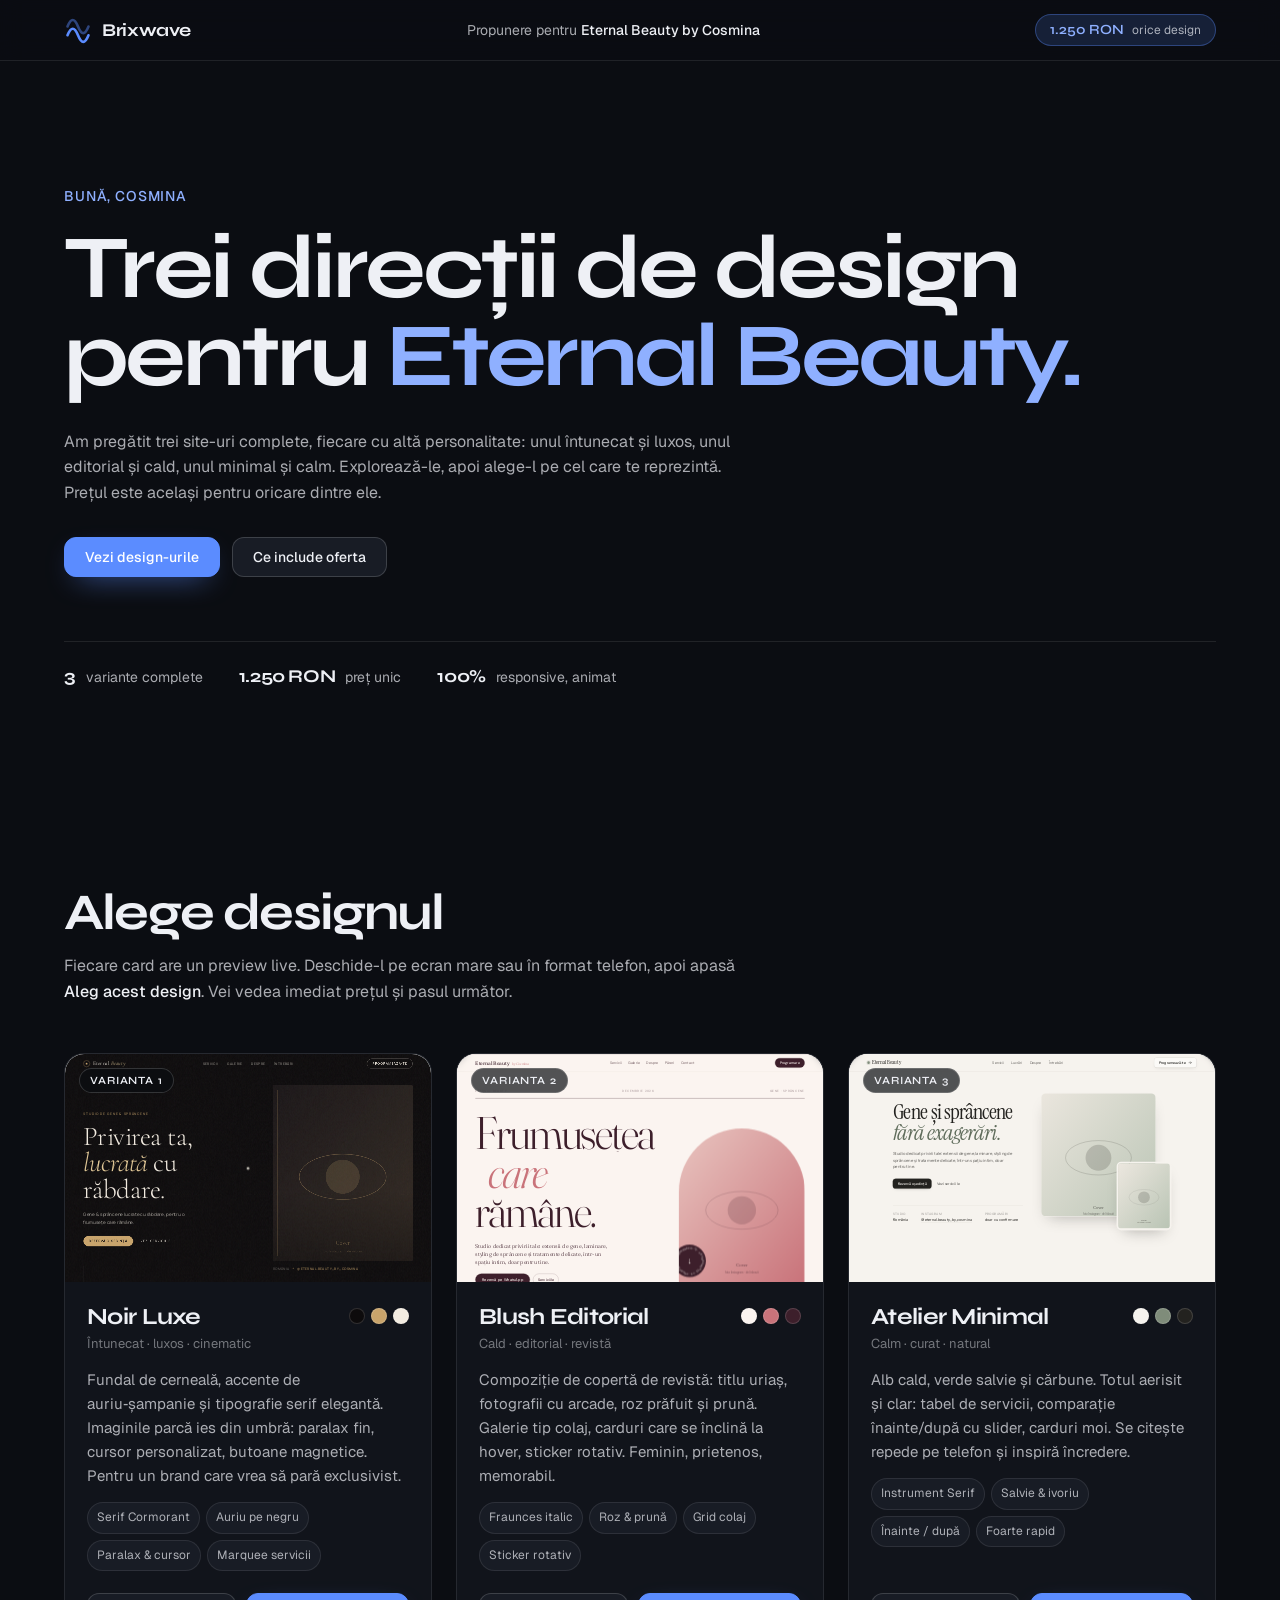
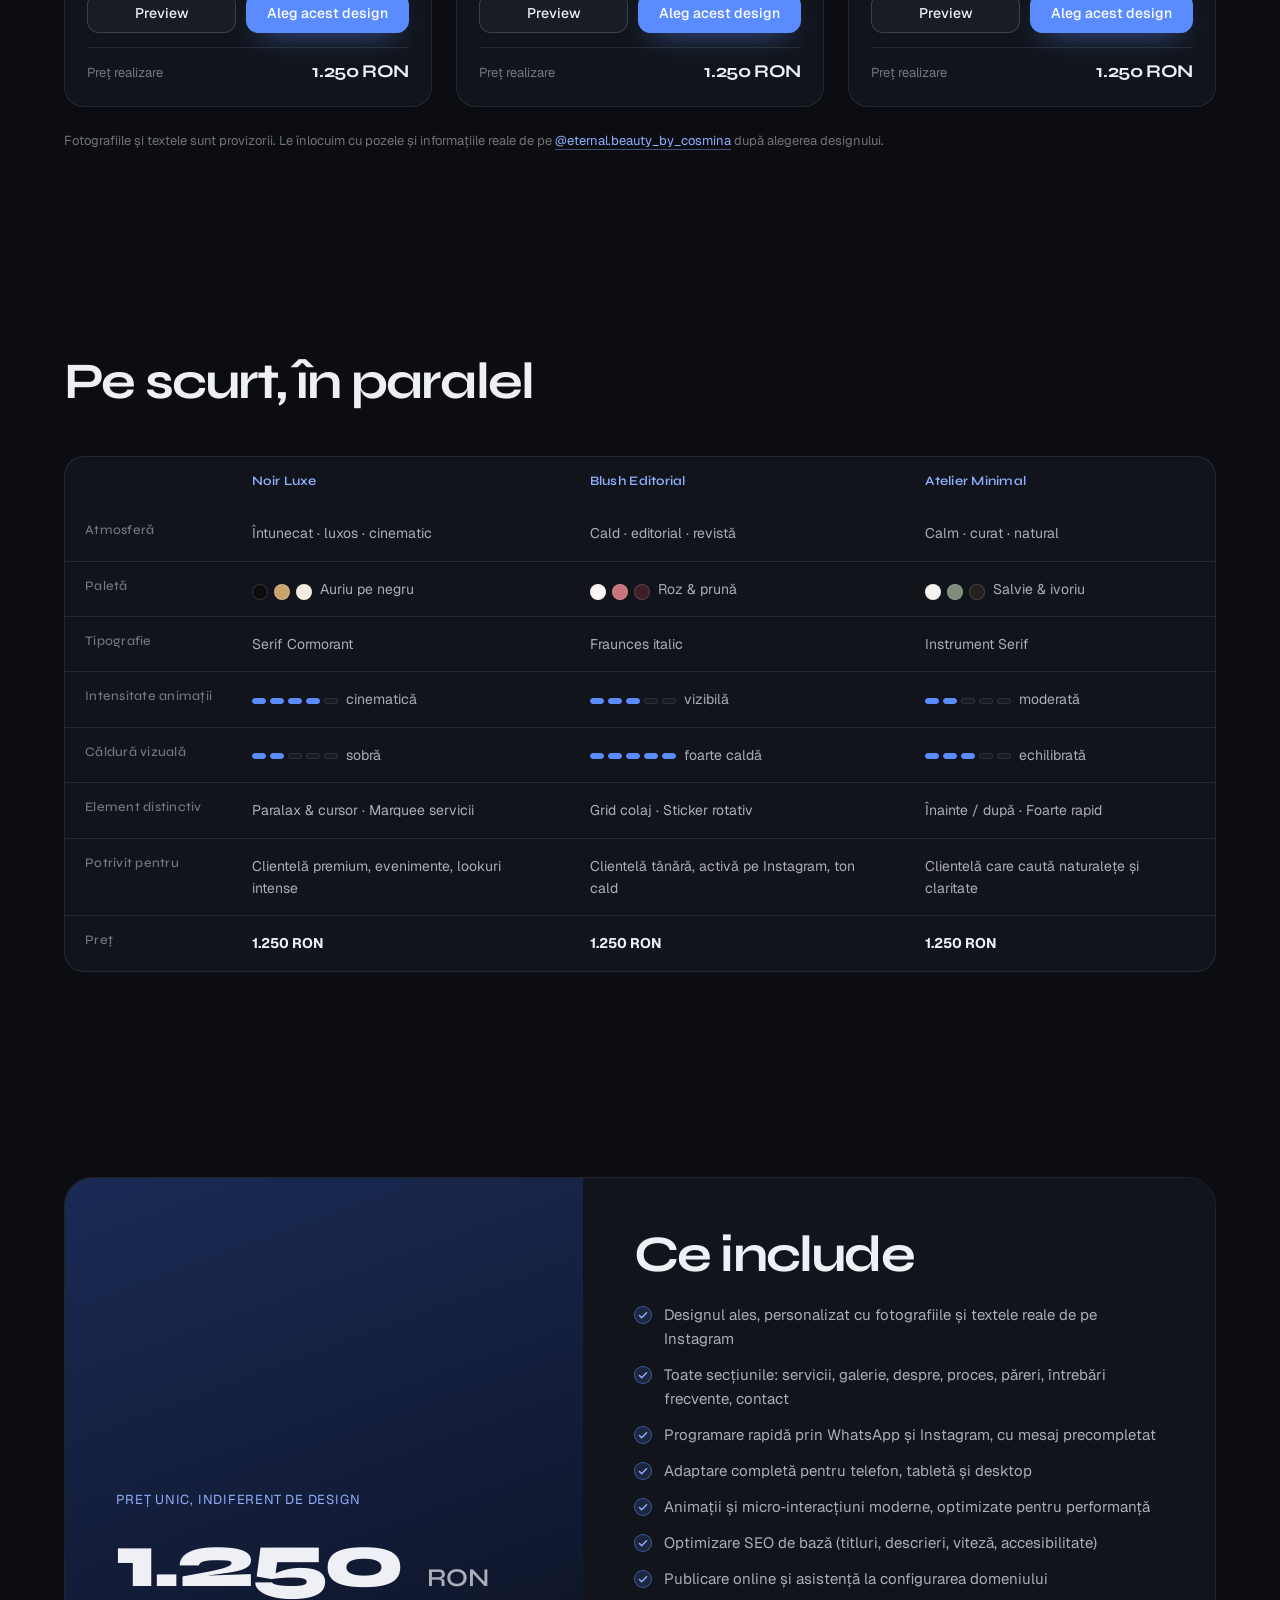
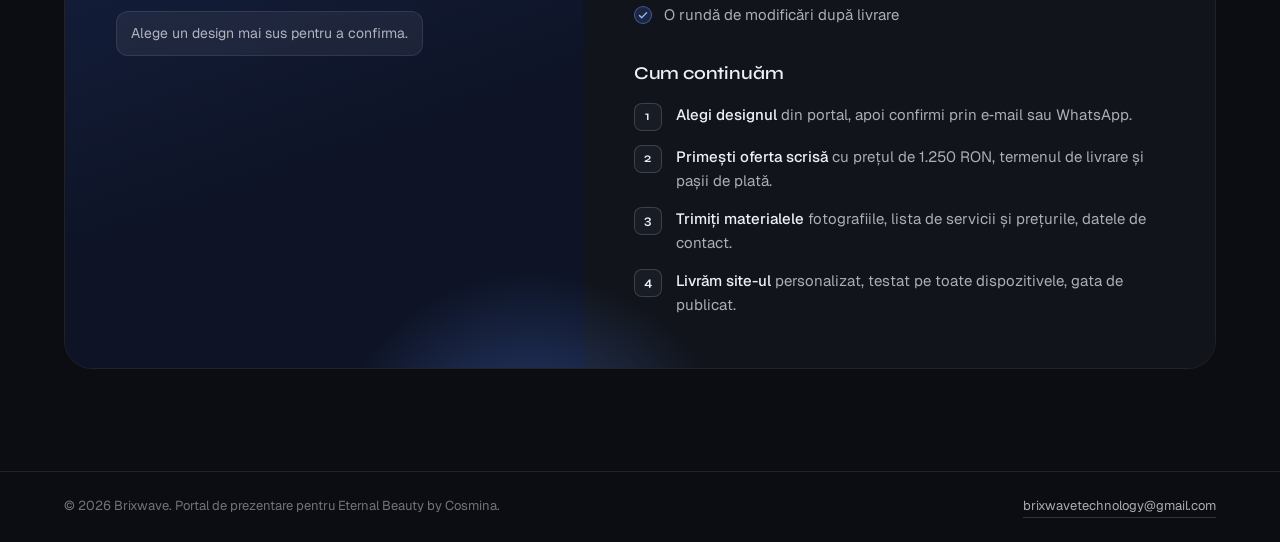
==== index.html @ b746fc4f "Portal Brixwave cu 3 design-uri pentru Eternal Beauty și skill-uri de design - index.html: portal Br" ====
<!DOCTYPE html>
<html lang="ro">
<head>
<meta charset="utf-8">
<meta name="viewport" content="width=device-width, initial-scale=1">
<title>Brixwave × Eternal Beauty — alege designul</title>
<meta name="description" content="Portal Brixwave: trei propuneri de design pentru site-ul Eternal Beauty by Cosmina. Alege varianta preferată și primești oferta.">
<meta name="theme-color" content="#0b0d12">
<meta name="robots" content="noindex">
<link rel="preconnect" href="https://fonts.googleapis.com">
<link rel="preconnect" href="https://fonts.gstatic.com" crossorigin>
<link href="https://fonts.googleapis.com/css2?family=Syne:wght@500;600;700;800&family=Geist:wght@300;400;500;600&display=swap" rel="stylesheet">
<link rel="stylesheet" href="assets/brixwave.css">
</head>
<body>
<a class="skip" href="#designs">Sari la design-uri</a>

<header class="hdr">
  <a class="logo" href="#" aria-label="Brixwave">
    <svg class="logo__mark" viewBox="0 0 32 32" aria-hidden="true"><path d="M4 22c4-10 8-10 12 0s8 10 12 0" fill="none" stroke="currentColor" stroke-width="3" stroke-linecap="round"/><path d="M4 12c4-10 8-10 12 0s8 10 12 0" fill="none" stroke="currentColor" stroke-width="3" stroke-linecap="round" opacity=".45"/></svg>
    <span>Brixwave</span>
  </a>
  <span class="hdr__for">Propunere pentru <b>Eternal Beauty by Cosmina</b></span>
  <a class="hdr__price" href="#oferta">1.250 RON <small>orice design</small></a>
</header>

<main>
  <section class="hero">
    <div class="hero__bg" aria-hidden="true"></div>
    <p class="hero__hello reveal">Bună, Cosmina</p>
    <h1 class="hero__title">
      <span class="lm"><span>Trei direcții de design</span></span>
      <span class="lm"><span>pentru <em>Eternal Beauty.</em></span></span>
    </h1>
    <p class="hero__lead reveal">Am pregătit trei site-uri complete, fiecare cu altă personalitate: unul întunecat și luxos, unul editorial și cald, unul minimal și calm. Explorează-le, apoi alege-l pe cel care te reprezintă. Prețul este același pentru oricare dintre ele.</p>
    <div class="hero__cta reveal">
      <a class="btn btn--primary" href="#designs">Vezi design-urile</a>
      <a class="btn" href="#oferta">Ce include oferta</a>
    </div>
    <ul class="hero__facts reveal">
      <li><b>3</b> variante complete</li>
      <li><b>1.250 RON</b> preț unic</li>
      <li><b>100%</b> responsive, animat</li>
    </ul>
  </section>

  <section class="designs" id="designs">
    <div class="sec-head">
      <h2>Alege designul</h2>
      <p>Fiecare card are un preview live. Deschide-l pe ecran mare sau în format telefon, apoi apasă <b>Aleg acest design</b>. Vei vedea imediat prețul și pasul următor.</p>
    </div>
    <div class="cards" id="cards"></div>
    <p class="designs__note">Fotografiile și textele sunt provizorii. Le înlocuim cu pozele și informațiile reale de pe <a href="https://www.instagram.com/eternal.beauty_by_cosmina/" target="_blank" rel="noopener">@eternal.beauty_by_cosmina</a> după alegerea designului.</p>
  </section>

  <section class="compare" id="comparatie">
    <div class="sec-head">
      <h2>Pe scurt, în paralel</h2>
    </div>
    <div class="table-wrap">
      <table class="tbl" id="compare-table"></table>
    </div>
  </section>

  <section class="offer" id="oferta">
    <div class="offer__card">
      <div class="offer__price">
        <span class="offer__label">Preț unic, indiferent de design</span>
        <span class="offer__amount">1.250 <small>RON</small></span>
        <span class="offer__hint" id="offer-hint">Alege un design mai sus pentru a confirma.</span>
      </div>
      <div class="offer__body">
        <h2>Ce include</h2>
        <ul class="offer__list" id="includes"></ul>
        <h3>Cum continuăm</h3>
        <ol class="offer__steps" id="steps"></ol>
      </div>
    </div>
  </section>
</main>

<footer class="ftr">
  <span>© <span id="year"></span> Brixwave. Portal de prezentare pentru Eternal Beauty by Cosmina.</span>
  <a id="footer-mail" href="#"></a>
</footer>

<!-- Preview overlay -->
<div class="viewer" id="viewer" hidden role="dialog" aria-modal="true" aria-labelledby="viewer-title">
  <div class="viewer__bar">
    <div class="viewer__title" id="viewer-title"></div>
    <div class="viewer__devices" role="group" aria-label="Dispozitiv">
      <button class="seg is-on" data-device="desktop">Desktop</button>
      <button class="seg" data-device="mobile">Telefon</button>
    </div>
    <div class="viewer__actions">
      <a class="btn btn--sm" id="viewer-open" href="#" target="_blank" rel="noopener">Deschide în tab nou</a>
      <button class="btn btn--sm btn--primary" id="viewer-choose">Aleg acest design</button>
      <button class="iconbtn" id="viewer-close" aria-label="Închide previzualizarea">×</button>
    </div>
  </div>
  <div class="viewer__stage" id="viewer-stage"><iframe id="viewer-frame" title="Previzualizare design"></iframe></div>
</div>

<!-- Choice modal -->
<div class="modal" id="modal" hidden role="dialog" aria-modal="true" aria-labelledby="modal-title">
  <div class="modal__card">
    <button class="iconbtn modal__close" id="modal-close" aria-label="Închide">×</button>
    <p class="modal__kicker-free">Ai ales</p>
    <h2 id="modal-title" class="modal__title"></h2>
    <p class="modal__desc" id="modal-desc"></p>
    <div class="modal__price">
      <span>Preț</span>
      <b>1.250 RON</b>
      <span>același pentru oricare dintre cele trei design-uri</span>
    </div>
    <ul class="modal__list" id="modal-includes"></ul>
    <div class="modal__actions">
      <a class="btn btn--primary" id="modal-mail" href="#">Confirmă alegerea pe e‑mail</a>
      <a class="btn" id="modal-wa" href="#" target="_blank" rel="noopener">Confirmă pe WhatsApp</a>
    </div>
    <p class="modal__foot">Mesajul se completează automat cu designul ales. Poți schimba oricând alegerea, înainte de confirmare.</p>
  </div>
</div>

<script src="assets/brixwave.js"></script>
</body>
</html>
---- assets/brixwave.css ----
/* ============ BRIXWAVE PORTAL ============ */
:root{
  --bg:#0b0d12; --bg-2:#11141b; --bg-3:#181c25; --line:rgba(255,255,255,.09); --line-2:rgba(255,255,255,.16);
  --fg:#eef0f5; --fg-70:rgba(238,240,245,.7); --fg-45:rgba(238,240,245,.45);
  --brand:#5b8cff; --brand-2:#8fb0ff; --brand-dim:rgba(91,140,255,.16); --ok:#6ee7b7;
  --display:"Syne", system-ui, sans-serif; --sans:"Geist", system-ui, -apple-system, sans-serif;
  --ease-out:cubic-bezier(.23,1,.32,1); --spring:cubic-bezier(.3,1.4,.5,1);
  --pad:clamp(20px,5vw,80px); --max:1280px; --r:20px;
}
*,*::before,*::after{box-sizing:border-box}
html{scroll-behavior:smooth}
@media (prefers-reduced-motion:reduce){html{scroll-behavior:auto}}
body{margin:0;background:var(--bg);color:var(--fg);font:400 16px/1.6 var(--sans);-webkit-font-smoothing:antialiased;overflow-x:hidden}
a{color:inherit;text-decoration:none}
ul,ol{margin:0;padding:0;list-style:none}
h1,h2,h3,p{margin:0}
em{font-style:normal;color:var(--brand-2)}
::selection{background:var(--brand);color:#fff}
:focus-visible{outline:2px solid var(--brand);outline-offset:3px;border-radius:8px}
.skip{position:absolute;left:-999px;top:8px;padding:8px 12px;background:var(--brand);color:#fff;border-radius:8px;z-index:100}
.skip:focus{left:8px}

.btn{display:inline-flex;align-items:center;justify-content:center;gap:8px;padding:12px 20px;border-radius:12px;border:1px solid var(--line-2);background:var(--bg-3);color:var(--fg);font:500 14px/1 var(--sans);cursor:pointer;transition:transform .5s var(--spring),background-color .3s,border-color .3s,box-shadow .4s;white-space:nowrap}
.btn:hover{transform:translateY(-2px);border-color:rgba(255,255,255,.3)}
.btn:active{transform:scale(.97);transition-duration:.08s}
.btn--primary{background:var(--brand);border-color:var(--brand);color:#fff;box-shadow:0 10px 30px -14px var(--brand)}
.btn--primary:hover{background:#6d98ff;box-shadow:0 16px 36px -14px var(--brand)}
.btn--sm{padding:9px 14px;font-size:13px;border-radius:10px}
.iconbtn{width:38px;height:38px;border-radius:10px;border:1px solid var(--line-2);background:var(--bg-3);color:var(--fg);font-size:22px;line-height:1;cursor:pointer;transition:background-color .3s,transform .4s var(--spring)}
.iconbtn:hover{background:#222735;transform:rotate(90deg)}

/* header */
.hdr{position:sticky;top:0;z-index:40;display:flex;align-items:center;justify-content:space-between;gap:20px;padding:14px var(--pad);background:rgba(11,13,18,.78);backdrop-filter:blur(12px);-webkit-backdrop-filter:blur(12px);border-bottom:1px solid var(--line)}
.logo{display:flex;align-items:center;gap:10px;font:700 18px/1 var(--display);letter-spacing:-.02em}
.logo__mark{width:28px;height:28px;color:var(--brand)}
.hdr__for{font-size:14px;color:var(--fg-70)}
.hdr__for b{color:var(--fg);font-weight:500}
.hdr__price{display:inline-flex;align-items:baseline;gap:8px;padding:8px 14px;border-radius:999px;background:var(--brand-dim);border:1px solid rgba(91,140,255,.35);color:var(--brand-2);font:600 14px/1 var(--display);transition:background-color .3s}
.hdr__price small{font:400 12px/1 var(--sans);color:var(--fg-70)}
.hdr__price:hover{background:rgba(91,140,255,.26)}
@media (max-width:760px){.hdr__for{display:none}}

/* hero */
.hero{position:relative;max-width:var(--max);margin:0 auto;padding:clamp(64px,10vw,140px) var(--pad) clamp(56px,8vw,96px);overflow:hidden}
.hero__bg{position:absolute;inset:auto -20% -40% -20%;height:70%;background:radial-gradient(50% 60% at 50% 100%,rgba(91,140,255,.22),transparent 70%);pointer-events:none;z-index:-1}
.hero__hello{font:500 14px/1 var(--sans);letter-spacing:.06em;text-transform:uppercase;color:var(--brand-2);margin-bottom:22px}
.hero__title{font:700 clamp(40px,7vw,96px)/.98 var(--display);letter-spacing:-.04em;text-wrap:balance}
.lm{display:block;overflow:hidden;padding-bottom:.1em;margin-bottom:-.1em}
.lm>span{display:block;transform:translateY(110%);transition:transform 1.1s var(--ease-out)}
.hero.is-in .lm>span{transform:none}.hero.is-in .lm:nth-child(2)>span{transition-delay:.1s}
.hero__lead{margin-top:28px;max-width:62ch;font-size:clamp(16px,1.2vw,19px);color:var(--fg-70);transition-delay:.3s}
.hero__cta{display:flex;flex-wrap:wrap;gap:12px;margin-top:32px;transition-delay:.4s}
.hero__facts{display:flex;flex-wrap:wrap;gap:12px 36px;margin-top:clamp(40px,5vw,64px);padding-top:24px;border-top:1px solid var(--line);color:var(--fg-70);font-size:14px;transition-delay:.5s}
.hero__facts b{font:700 18px/1 var(--display);color:var(--fg);margin-right:6px;letter-spacing:-.02em}

/* sections */
section{padding:clamp(56px,8vw,110px) var(--pad)}
.sec-head{max-width:var(--max);margin:0 auto clamp(28px,4vw,48px)}
.sec-head h2,.offer h2{font:700 clamp(30px,4vw,52px)/1.02 var(--display);letter-spacing:-.035em;text-wrap:balance}
.sec-head p{margin-top:14px;color:var(--fg-70);max-width:64ch}
.sec-head p b{color:var(--fg);font-weight:500}

/* cards */
.cards{display:grid;grid-template-columns:repeat(3,1fr);gap:clamp(14px,2vw,24px);max-width:var(--max);margin:0 auto}
.card{position:relative;display:flex;flex-direction:column;border-radius:var(--r);background:var(--bg-2);border:1px solid var(--line);overflow:hidden;transition:transform .7s var(--ease-out),border-color .4s,box-shadow .7s}
.card:hover{transform:translateY(-6px);border-color:var(--line-2);box-shadow:0 40px 80px -40px rgba(0,0,0,.8)}
.card.is-chosen{border-color:var(--brand);box-shadow:0 0 0 1px var(--brand),0 40px 80px -40px rgba(91,140,255,.5)}
.card__preview{position:relative;aspect-ratio:16/10;overflow:hidden;background:var(--bg-3);cursor:zoom-in}
.card__preview iframe{position:absolute;left:0;top:0;width:1440px;height:900px;border:0;transform-origin:0 0;pointer-events:none;background:#fff}
.card__preview::after{content:"Deschide preview";position:absolute;left:50%;top:50%;transform:translate(-50%,-50%) translateY(8px);padding:10px 16px;border-radius:999px;background:rgba(11,13,18,.85);border:1px solid var(--line-2);font:500 13px/1 var(--sans);opacity:0;transition:opacity .3s,transform .5s var(--ease-out);backdrop-filter:blur(8px)}
.card__preview:hover::after{opacity:1;transform:translate(-50%,-50%)}
.card__badge{position:absolute;left:14px;top:14px;z-index:2;padding:6px 10px;border-radius:999px;background:rgba(11,13,18,.7);border:1px solid var(--line-2);font:600 11px/1 var(--display);letter-spacing:.08em;text-transform:uppercase;backdrop-filter:blur(8px)}
.card.is-chosen .card__badge{background:var(--brand);border-color:var(--brand);color:#fff}
.card__body{padding:22px;display:flex;flex-direction:column;gap:14px;flex:1}
.card__head{display:flex;justify-content:space-between;align-items:flex-start;gap:12px}
.card__name{font:700 clamp(22px,1.8vw,26px)/1.1 var(--display);letter-spacing:-.03em}
.card__vibe{font-size:13px;color:var(--fg-45);margin-top:4px}
.card__swatches{display:flex;gap:6px;flex:none;padding-top:4px}
.card__swatches i{width:16px;height:16px;border-radius:50%;border:1px solid rgba(255,255,255,.15)}
.card__desc{color:var(--fg-70);font-size:15px}
.card__tags{display:flex;flex-wrap:wrap;gap:6px}
.card__tags li{font-size:12px;padding:5px 9px;border-radius:999px;background:var(--bg-3);border:1px solid var(--line);color:var(--fg-70)}
.card__actions{display:grid;grid-template-columns:1fr 1fr;gap:10px;margin-top:auto;padding-top:8px}
.card__price{display:flex;justify-content:space-between;align-items:baseline;padding-top:14px;border-top:1px solid var(--line);font-size:13px;color:var(--fg-45)}
.card__price b{font:700 18px/1 var(--display);color:var(--fg);letter-spacing:-.02em}
.card.reveal{transform:translateY(28px)}
@media (max-width:1000px){.cards{grid-template-columns:1fr;max-width:640px}}
.designs__note{max-width:var(--max);margin:24px auto 0;font-size:13px;color:var(--fg-45)}
.designs__note a{color:var(--brand-2);border-bottom:1px solid rgba(143,176,255,.4)}

/* compare table */
.table-wrap{max-width:var(--max);margin:0 auto;overflow-x:auto;border:1px solid var(--line);border-radius:var(--r);background:var(--bg-2)}
.tbl{width:100%;border-collapse:collapse;min-width:680px}
.tbl th,.tbl td{padding:16px 20px;text-align:left;vertical-align:top;border-bottom:1px solid var(--line);font-size:14px}
.tbl th{font:600 13px/1.3 var(--display);letter-spacing:.02em;color:var(--fg)}
.tbl thead th{color:var(--brand-2);border-bottom:1px solid var(--line-2)}
.tbl tbody th{color:var(--fg-45);font-weight:500;white-space:nowrap}
.tbl tr:last-child td,.tbl tr:last-child th{border-bottom:0}
.tbl td{color:var(--fg-70)}
.tbl .meter{display:inline-flex;gap:4px;vertical-align:middle;margin-right:8px}
.tbl .meter i{width:14px;height:6px;border-radius:3px;background:var(--bg-3);border:1px solid var(--line)}
.tbl .meter i.on{background:var(--brand);border-color:var(--brand)}

/* offer */
.offer__card{display:grid;grid-template-columns:.9fr 1.1fr;max-width:var(--max);margin:0 auto;border-radius:28px;overflow:hidden;border:1px solid var(--line)}
.offer__price{padding:clamp(28px,4vw,56px);background:linear-gradient(160deg,#1a2a55,#0e1426 70%);display:flex;flex-direction:column;justify-content:center;gap:12px;position:relative}
.offer__price::after{content:"";position:absolute;right:-30%;bottom:-40%;width:80%;aspect-ratio:1;border-radius:50%;background:radial-gradient(circle,rgba(91,140,255,.4),transparent 70%);pointer-events:none}
.offer__label{font-size:13px;letter-spacing:.06em;text-transform:uppercase;color:var(--brand-2)}
.offer__amount{font:800 clamp(52px,6vw,88px)/1 var(--display);letter-spacing:-.05em;white-space:nowrap}
.offer__amount small{font:600 clamp(20px,2vw,28px)/1 var(--display);color:var(--fg-70);margin-left:6px;letter-spacing:0}
.offer__hint{font-size:14px;color:var(--fg-70);padding:10px 14px;border-radius:12px;background:rgba(255,255,255,.06);border:1px solid var(--line);align-self:flex-start;position:relative;z-index:1}
.offer__hint.is-chosen{color:var(--ok);border-color:rgba(110,231,183,.35);background:rgba(110,231,183,.08)}
.offer__body{padding:clamp(28px,4vw,56px);background:var(--bg-2)}
.offer__body h3{margin-top:36px;font:600 18px/1.2 var(--display);letter-spacing:-.01em}
.offer__list{display:grid;gap:12px;margin-top:22px}
.offer__list li{display:flex;gap:12px;color:var(--fg-70);font-size:15px}
.offer__list li::before{content:"";flex:none;width:18px;height:18px;margin-top:3px;border-radius:50%;background:var(--brand-dim);border:1px solid rgba(91,140,255,.5);background-image:url("data:image/svg+xml,%3Csvg xmlns='http://www.w3.org/2000/svg' viewBox='0 0 18 18'%3E%3Cpath d='M5 9.5l2.5 2.5L13 6.5' fill='none' stroke='%238fb0ff' stroke-width='1.6' stroke-linecap='round' stroke-linejoin='round'/%3E%3C/svg%3E")}
.offer__steps{display:grid;gap:14px;margin-top:18px;counter-reset:st}
.offer__steps li{display:grid;grid-template-columns:auto 1fr;gap:14px;align-items:start;color:var(--fg-70);font-size:15px}
.offer__steps li::before{counter-increment:st;content:counter(st);width:28px;height:28px;border-radius:8px;background:var(--bg-3);border:1px solid var(--line-2);display:grid;place-items:center;font:600 13px/1 var(--display);color:var(--fg)}
.offer__steps b{color:var(--fg);font-weight:500}
@media (max-width:900px){.offer__card{grid-template-columns:1fr}}

.ftr{display:flex;justify-content:space-between;flex-wrap:wrap;gap:10px;padding:24px var(--pad);border-top:1px solid var(--line);font-size:13px;color:var(--fg-45)}
.ftr a{color:var(--fg-70);border-bottom:1px solid var(--line-2)}

/* viewer */
.viewer{position:fixed;inset:0;z-index:80;background:var(--bg);display:flex;flex-direction:column;animation:fade .3s ease}
.viewer[hidden]{display:none}
@keyframes fade{from{opacity:0}}
.viewer__bar{display:flex;align-items:center;justify-content:space-between;gap:16px;padding:12px var(--pad);border-bottom:1px solid var(--line);background:var(--bg-2)}
.viewer__title{font:700 16px/1.2 var(--display);letter-spacing:-.02em}
.viewer__title small{display:block;font:400 12px/1.2 var(--sans);color:var(--fg-45);margin-top:3px}
.viewer__devices{display:flex;padding:4px;border-radius:12px;background:var(--bg-3);border:1px solid var(--line)}
.seg{padding:7px 14px;border-radius:9px;border:0;background:none;color:var(--fg-70);font:500 13px/1 var(--sans);cursor:pointer;transition:background-color .3s,color .3s}
.seg.is-on{background:var(--brand);color:#fff}
.viewer__actions{display:flex;gap:8px;align-items:center}
.viewer__stage{flex:1;display:grid;place-items:center;padding:16px;background:radial-gradient(60% 50% at 50% 0%,rgba(91,140,255,.12),transparent 70%)}
.viewer__stage iframe{width:100%;height:100%;border:0;border-radius:16px;background:#fff;box-shadow:0 40px 100px -40px rgba(0,0,0,.9);transition:width .6s var(--ease-out),height .6s var(--ease-out),border-radius .6s}
.viewer__stage.is-mobile iframe{width:390px;height:min(844px,100%);border-radius:36px;border:8px solid #1c2130}
@media (max-width:820px){.viewer__devices,.viewer__title small,#viewer-open{display:none}.viewer__stage{padding:0}.viewer__stage iframe{border-radius:0}}

/* modal */
.modal{position:fixed;inset:0;z-index:90;display:grid;place-items:center;padding:20px;background:rgba(5,6,9,.7);backdrop-filter:blur(10px);-webkit-backdrop-filter:blur(10px);animation:fade .3s ease}
.modal[hidden]{display:none}
.modal__card{position:relative;width:min(560px,100%);max-height:92vh;overflow:auto;padding:clamp(24px,4vw,40px);border-radius:24px;background:var(--bg-2);border:1px solid var(--line-2);box-shadow:0 60px 120px -50px rgba(0,0,0,.9);animation:pop .6s var(--ease-out)}
@keyframes pop{from{opacity:0;transform:translateY(16px) scale(.98)}}
.modal__close{position:absolute;right:16px;top:16px}
.modal__kicker-free{font-size:13px;letter-spacing:.06em;text-transform:uppercase;color:var(--brand-2)}
.modal__title{margin-top:8px;font:700 clamp(28px,4vw,40px)/1.05 var(--display);letter-spacing:-.035em}
.modal__desc{margin-top:12px;color:var(--fg-70);font-size:15px}
.modal__price{display:grid;gap:4px;margin-top:24px;padding:18px 20px;border-radius:16px;background:linear-gradient(160deg,#1a2a55,#0e1426);border:1px solid rgba(91,140,255,.35)}
.modal__price span{font-size:13px;color:var(--fg-70)}
.modal__price b{font:800 clamp(34px,5vw,48px)/1 var(--display);letter-spacing:-.04em}
.modal__list{display:grid;gap:8px;margin-top:20px;font-size:14px;color:var(--fg-70)}
.modal__list li{display:flex;gap:10px}
.modal__list li::before{content:"";flex:none;width:6px;height:6px;border-radius:50%;background:var(--brand);margin-top:9px}
.modal__actions{display:grid;grid-template-columns:1fr 1fr;gap:10px;margin-top:24px}
.modal__actions .btn{padding:14px 16px;white-space:normal;text-align:center}
.modal__actions .btn[hidden]{display:none}
.modal__actions:has(.btn[hidden]){grid-template-columns:1fr}
.modal__foot{margin-top:14px;font-size:12px;color:var(--fg-45)}
@media (max-width:520px){.modal__actions{grid-template-columns:1fr}}

/* reveals */
.reveal{opacity:0;transform:translateY(18px);transition:opacity .8s ease,transform .9s var(--ease-out)}
.reveal.is-in{opacity:1;transform:none}
@media (prefers-reduced-motion:reduce){.reveal,.card.reveal{opacity:1;transform:none;transition:none}.lm>span{transform:none;transition:none}.viewer,.modal,.modal__card{animation:none}}
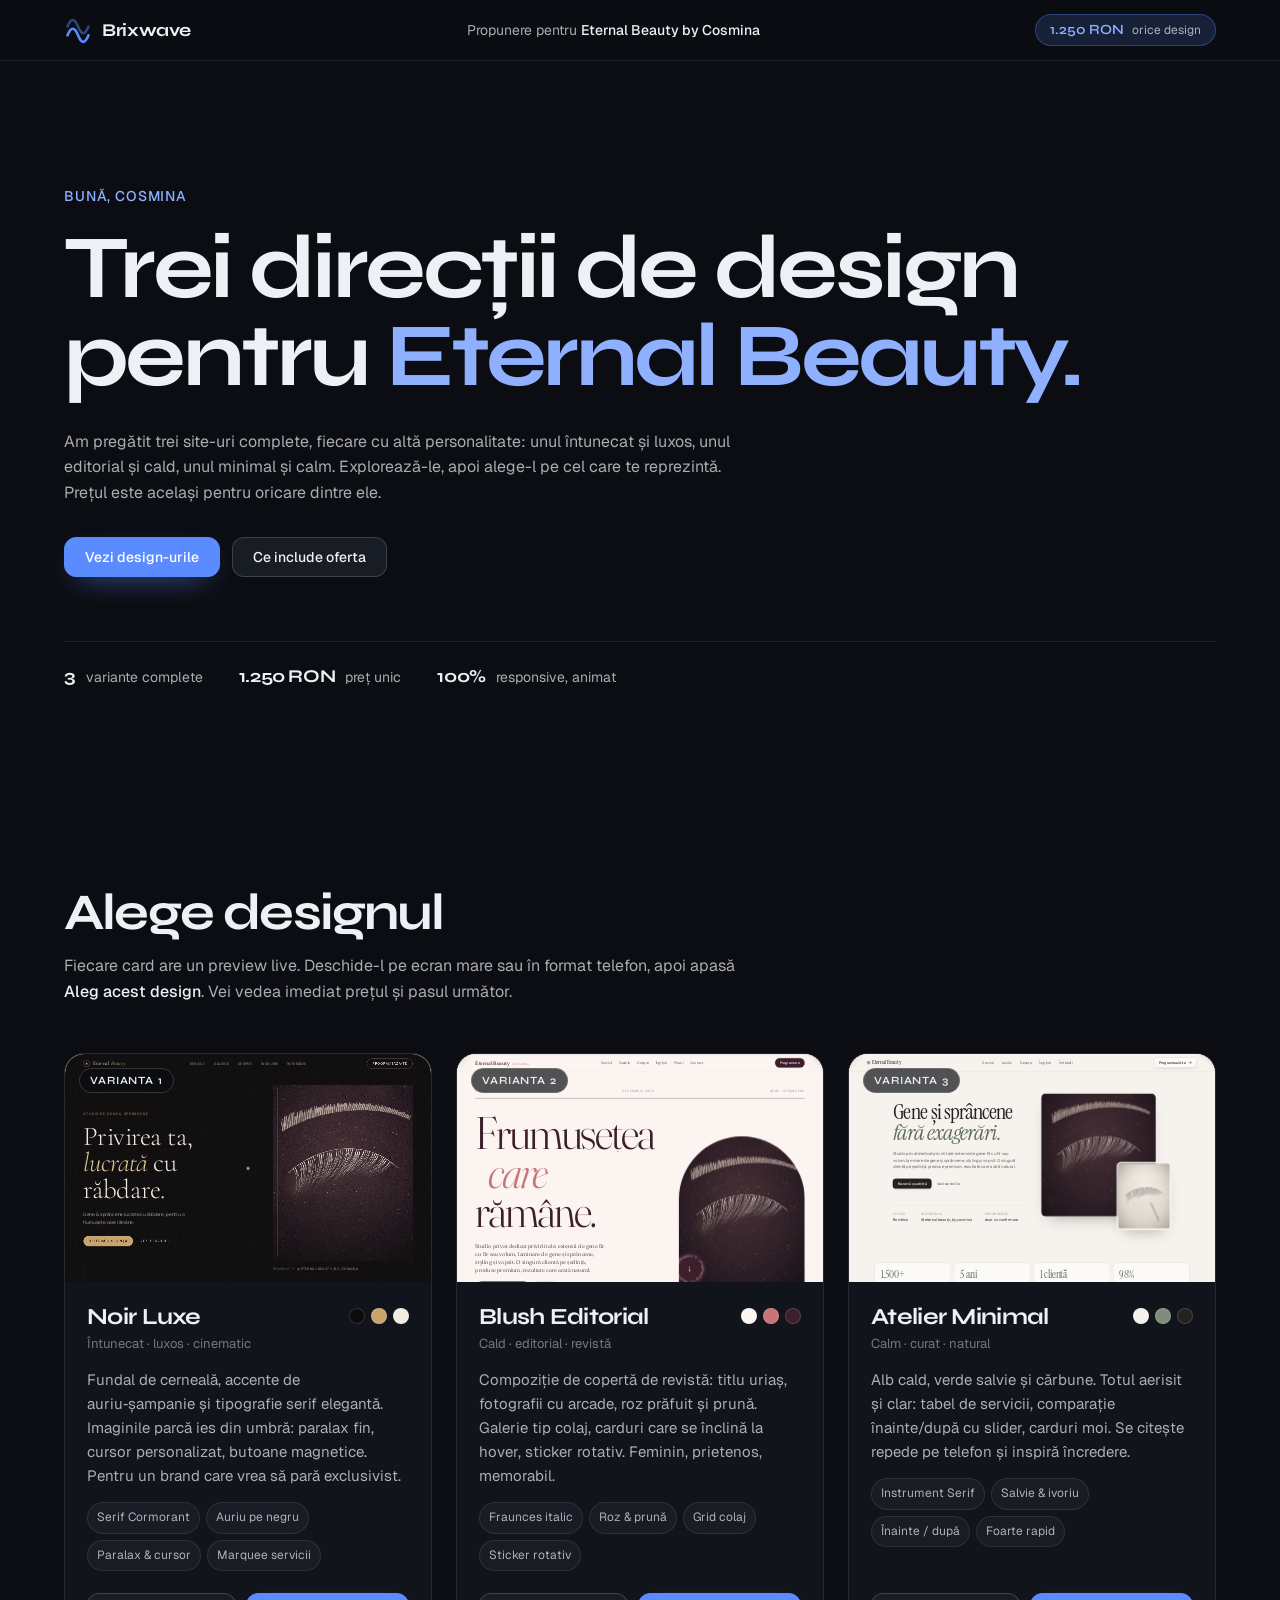
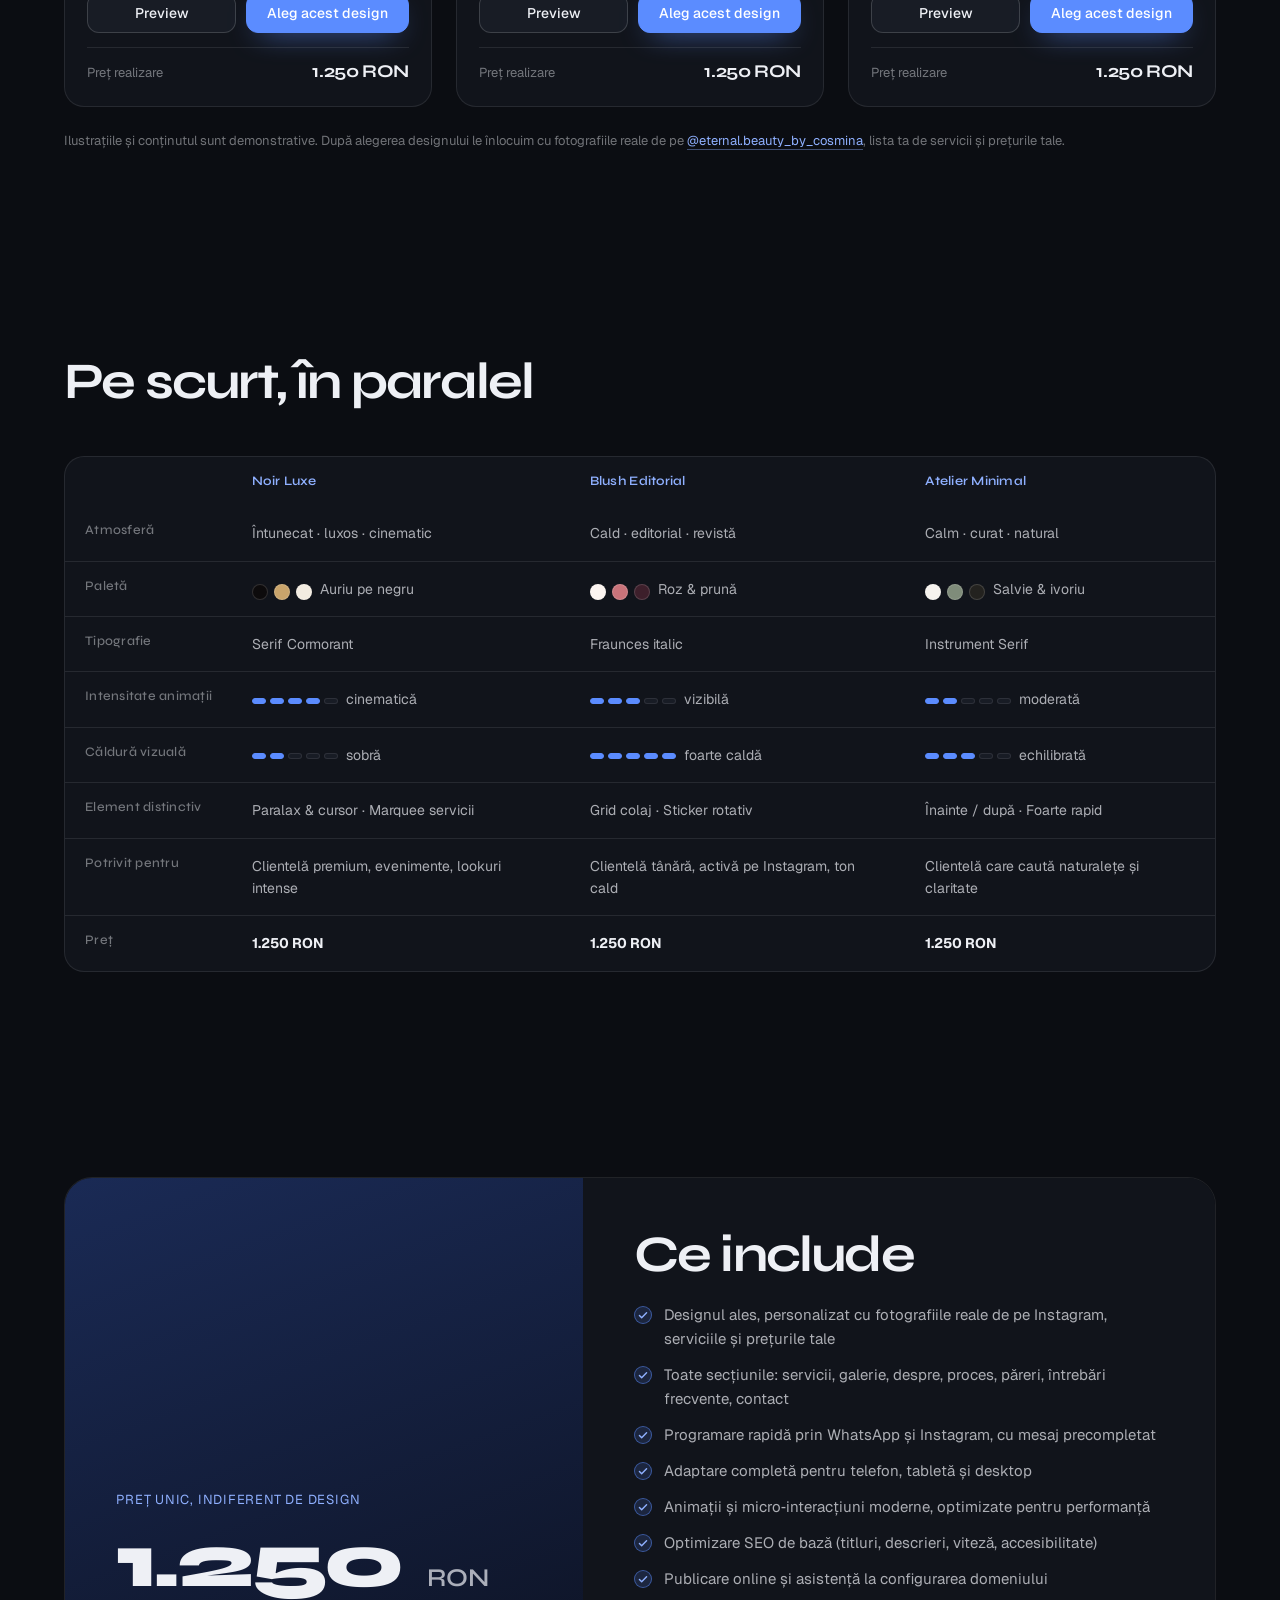
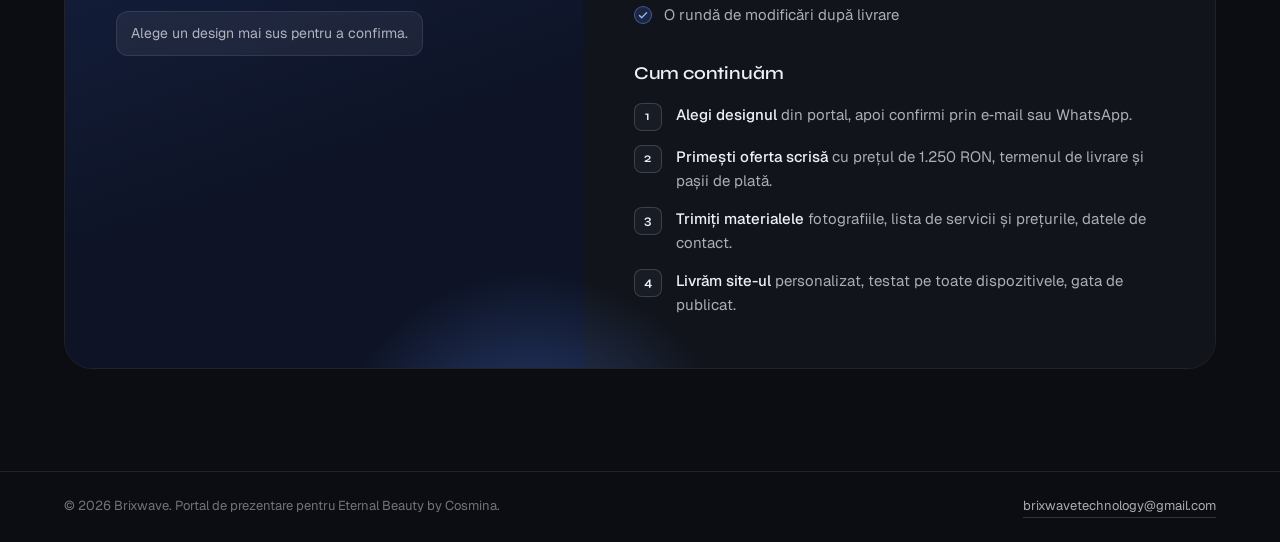
==== commit f814a34d: "Adaugă ilustrații generate și conținut complet pentru cele 3 design-uri - scripts/generate-photos.py" ====
--- a/index.html
+++ b/index.html
@@ -50,7 +50,7 @@
       <p>Fiecare card are un preview live. Deschide-l pe ecran mare sau în format telefon, apoi apasă <b>Aleg acest design</b>. Vei vedea imediat prețul și pasul următor.</p>
     </div>
     <div class="cards" id="cards"></div>
-    <p class="designs__note">Fotografiile și textele sunt provizorii. Le înlocuim cu pozele și informațiile reale de pe <a href="https://www.instagram.com/eternal.beauty_by_cosmina/" target="_blank" rel="noopener">@eternal.beauty_by_cosmina</a> după alegerea designului.</p>
+    <p class="designs__note">Ilustrațiile și conținutul sunt demonstrative. După alegerea designului le înlocuim cu fotografiile reale de pe <a href="https://www.instagram.com/eternal.beauty_by_cosmina/" target="_blank" rel="noopener">@eternal.beauty_by_cosmina</a>, lista ta de servicii și prețurile tale.</p>
   </section>
 
   <section class="compare" id="comparatie">
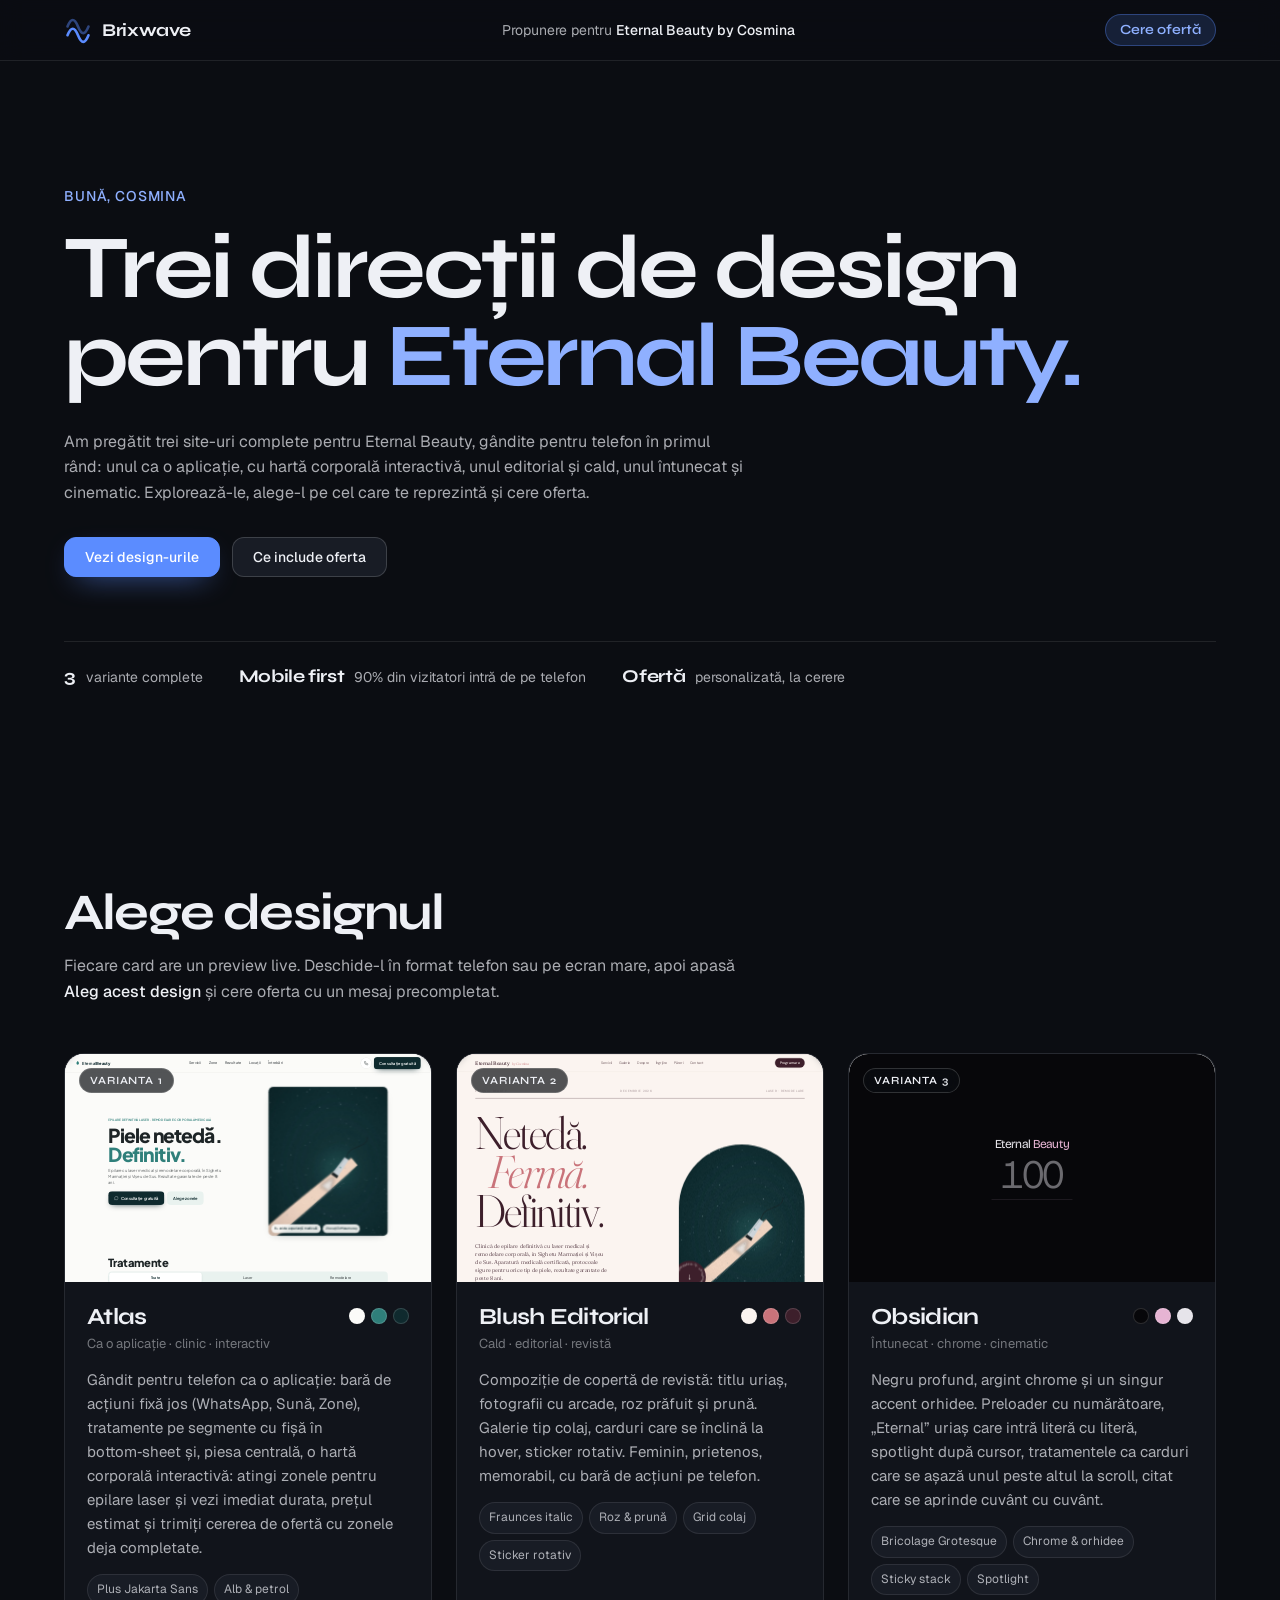
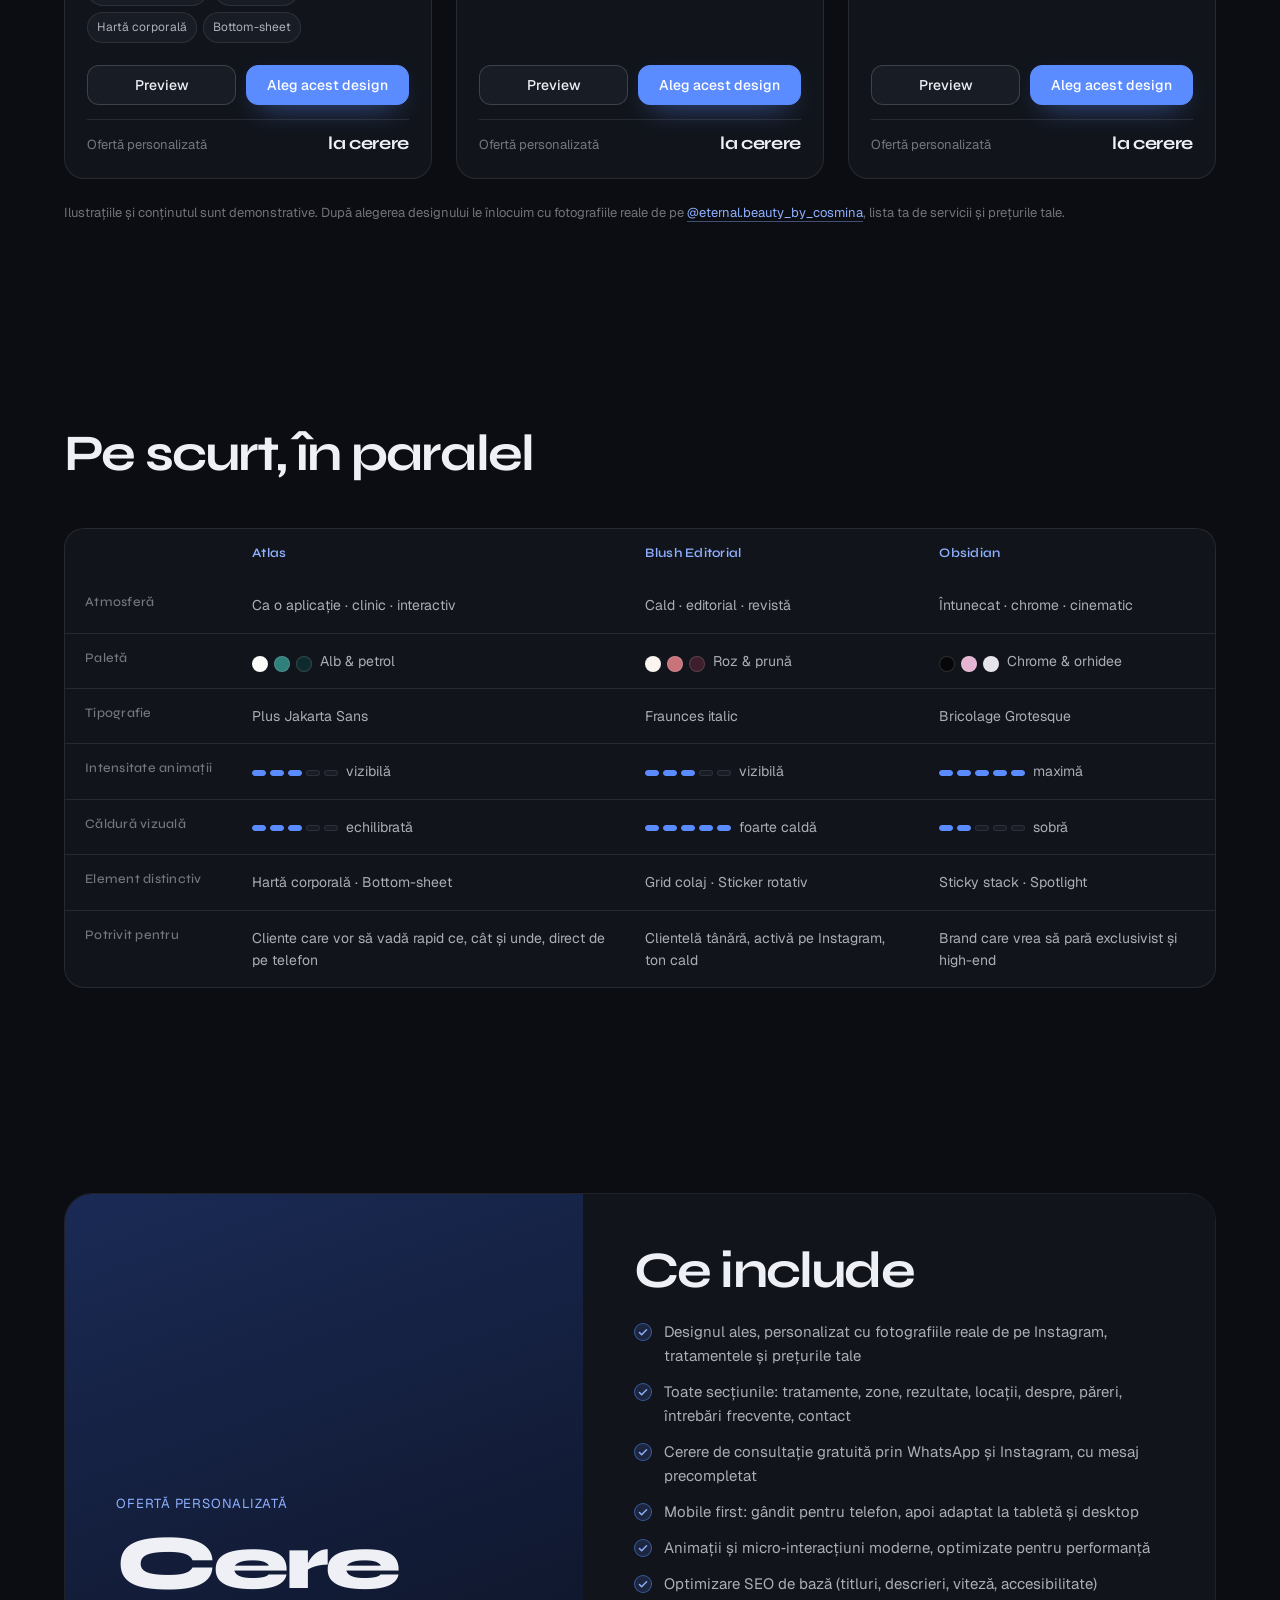
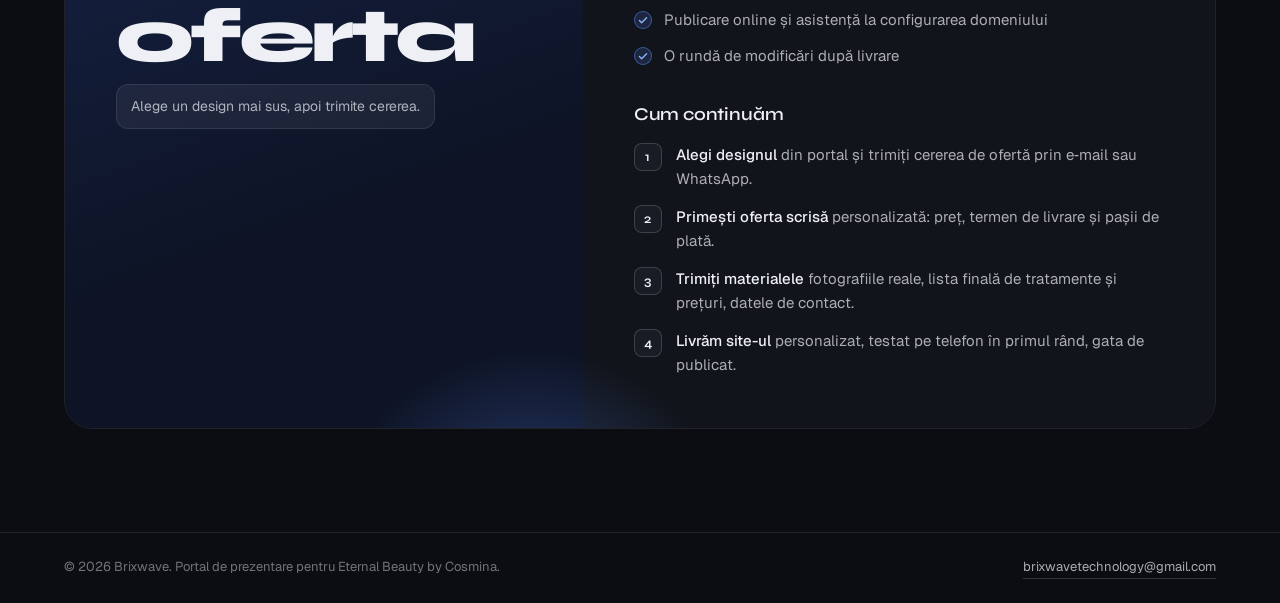
==== commit 8f7bcae1: "Repoziționare pe datele reale: clinică laser & remodelare, mobile-first, fără preț fix - shared/eter" ====
--- a/index.html
+++ b/index.html
@@ -2,9 +2,9 @@
 <html lang="ro">
 <head>
 <meta charset="utf-8">
-<meta name="viewport" content="width=device-width, initial-scale=1">
+<meta name="viewport" content="width=device-width, initial-scale=1, viewport-fit=cover">
 <title>Brixwave × Eternal Beauty — alege designul</title>
-<meta name="description" content="Portal Brixwave: trei propuneri de design pentru site-ul Eternal Beauty by Cosmina. Alege varianta preferată și primești oferta.">
+<meta name="description" content="Portal Brixwave: trei propuneri de design pentru site-ul Eternal Beauty by Cosmina. Alege varianta preferată și cere oferta.">
 <meta name="theme-color" content="#0b0d12">
 <meta name="robots" content="noindex">
 <link rel="preconnect" href="https://fonts.googleapis.com">
@@ -21,7 +21,7 @@
     <span>Brixwave</span>
   </a>
   <span class="hdr__for">Propunere pentru <b>Eternal Beauty by Cosmina</b></span>
-  <a class="hdr__price" href="#oferta">1.250 RON <small>orice design</small></a>
+  <a class="hdr__price" href="#oferta">Cere ofertă</a>
 </header>
 
 <main>
@@ -32,22 +32,22 @@
       <span class="lm"><span>Trei direcții de design</span></span>
       <span class="lm"><span>pentru <em>Eternal Beauty.</em></span></span>
     </h1>
-    <p class="hero__lead reveal">Am pregătit trei site-uri complete, fiecare cu altă personalitate: unul întunecat și luxos, unul editorial și cald, unul minimal și calm. Explorează-le, apoi alege-l pe cel care te reprezintă. Prețul este același pentru oricare dintre ele.</p>
+    <p class="hero__lead reveal">Am pregătit trei site-uri complete pentru Eternal Beauty, gândite pentru telefon în primul rând: unul ca o aplicație, cu hartă corporală interactivă, unul editorial și cald, unul întunecat și cinematic. Explorează-le, alege-l pe cel care te reprezintă și cere oferta.</p>
     <div class="hero__cta reveal">
       <a class="btn btn--primary" href="#designs">Vezi design-urile</a>
       <a class="btn" href="#oferta">Ce include oferta</a>
     </div>
     <ul class="hero__facts reveal">
       <li><b>3</b> variante complete</li>
-      <li><b>1.250 RON</b> preț unic</li>
-      <li><b>100%</b> responsive, animat</li>
+      <li><b>Mobile first</b> 90% din vizitatori intră de pe telefon</li>
+      <li><b>Ofertă</b> personalizată, la cerere</li>
     </ul>
   </section>
 
   <section class="designs" id="designs">
     <div class="sec-head">
       <h2>Alege designul</h2>
-      <p>Fiecare card are un preview live. Deschide-l pe ecran mare sau în format telefon, apoi apasă <b>Aleg acest design</b>. Vei vedea imediat prețul și pasul următor.</p>
+      <p>Fiecare card are un preview live. Deschide-l în format telefon sau pe ecran mare, apoi apasă <b>Aleg acest design</b> și cere oferta cu un mesaj precompletat.</p>
     </div>
     <div class="cards" id="cards"></div>
     <p class="designs__note">Ilustrațiile și conținutul sunt demonstrative. După alegerea designului le înlocuim cu fotografiile reale de pe <a href="https://www.instagram.com/eternal.beauty_by_cosmina/" target="_blank" rel="noopener">@eternal.beauty_by_cosmina</a>, lista ta de servicii și prețurile tale.</p>
@@ -65,9 +65,9 @@
   <section class="offer" id="oferta">
     <div class="offer__card">
       <div class="offer__price">
-        <span class="offer__label">Preț unic, indiferent de design</span>
-        <span class="offer__amount">1.250 <small>RON</small></span>
-        <span class="offer__hint" id="offer-hint">Alege un design mai sus pentru a confirma.</span>
+        <span class="offer__label">Ofertă personalizată</span>
+        <span class="offer__amount">Cere<br>oferta</span>
+        <span class="offer__hint" id="offer-hint">Alege un design mai sus, apoi trimite cererea.</span>
       </div>
       <div class="offer__body">
         <h2>Ce include</h2>
@@ -109,16 +109,16 @@
     <h2 id="modal-title" class="modal__title"></h2>
     <p class="modal__desc" id="modal-desc"></p>
     <div class="modal__price">
-      <span>Preț</span>
-      <b>1.250 RON</b>
-      <span>același pentru oricare dintre cele trei design-uri</span>
+      <span>Următorul pas</span>
+      <b>Cere oferta</b>
+      <span>Trimite cererea cu designul ales și primești oferta personalizată în cel mai scurt timp.</span>
     </div>
     <ul class="modal__list" id="modal-includes"></ul>
     <div class="modal__actions">
-      <a class="btn btn--primary" id="modal-mail" href="#">Confirmă alegerea pe e‑mail</a>
-      <a class="btn" id="modal-wa" href="#" target="_blank" rel="noopener">Confirmă pe WhatsApp</a>
+      <a class="btn btn--primary" id="modal-mail" href="#">Cere oferta pe e‑mail</a>
+      <a class="btn" id="modal-wa" href="#" target="_blank" rel="noopener">Cere oferta pe WhatsApp</a>
     </div>
-    <p class="modal__foot">Mesajul se completează automat cu designul ales. Poți schimba oricând alegerea, înainte de confirmare.</p>
+    <p class="modal__foot">Mesajul se completează automat cu designul ales. Poți schimba oricând alegerea înainte de a trimite cererea.</p>
   </div>
 </div>
 
--- a/assets/brixwave.css
+++ b/assets/brixwave.css
@@ -106,7 +106,7 @@
 .offer__price{padding:clamp(28px,4vw,56px);background:linear-gradient(160deg,#1a2a55,#0e1426 70%);display:flex;flex-direction:column;justify-content:center;gap:12px;position:relative}
 .offer__price::after{content:"";position:absolute;right:-30%;bottom:-40%;width:80%;aspect-ratio:1;border-radius:50%;background:radial-gradient(circle,rgba(91,140,255,.4),transparent 70%);pointer-events:none}
 .offer__label{font-size:13px;letter-spacing:.06em;text-transform:uppercase;color:var(--brand-2)}
-.offer__amount{font:800 clamp(52px,6vw,88px)/1 var(--display);letter-spacing:-.05em;white-space:nowrap}
+.offer__amount{font:800 clamp(44px,6vw,80px)/.95 var(--display);letter-spacing:-.05em}
 .offer__amount small{font:600 clamp(20px,2vw,28px)/1 var(--display);color:var(--fg-70);margin-left:6px;letter-spacing:0}
 .offer__hint{font-size:14px;color:var(--fg-70);padding:10px 14px;border-radius:12px;background:rgba(255,255,255,.06);border:1px solid var(--line);align-self:flex-start;position:relative;z-index:1}
 .offer__hint.is-chosen{color:var(--ok);border-color:rgba(110,231,183,.35);background:rgba(110,231,183,.08)}
@@ -166,3 +166,17 @@
 .reveal{opacity:0;transform:translateY(18px);transition:opacity .8s ease,transform .9s var(--ease-out)}
 .reveal.is-in{opacity:1;transform:none}
 @media (prefers-reduced-motion:reduce){.reveal,.card.reveal{opacity:1;transform:none;transition:none}.lm>span{transform:none;transition:none}.viewer,.modal,.modal__card{animation:none}}
+
+/* mobile-first touch refinements */
+@media (max-width:760px){
+  .hdr{padding:10px 16px}
+  .hero{padding-top:40px}
+  .hero__title{font-size:clamp(36px,11vw,48px)}
+  .btn{min-height:48px}
+  .card__actions{grid-template-columns:1fr}
+  .card__actions .btn{min-height:50px}
+  .cards{gap:14px}
+  .tbl th,.tbl td{padding:12px 14px;font-size:13px}
+  .modal{align-items:end;padding:0}
+  .modal__card{border-radius:24px 24px 0 0;max-height:92vh;padding-bottom:calc(24px + env(safe-area-inset-bottom))}
+}
